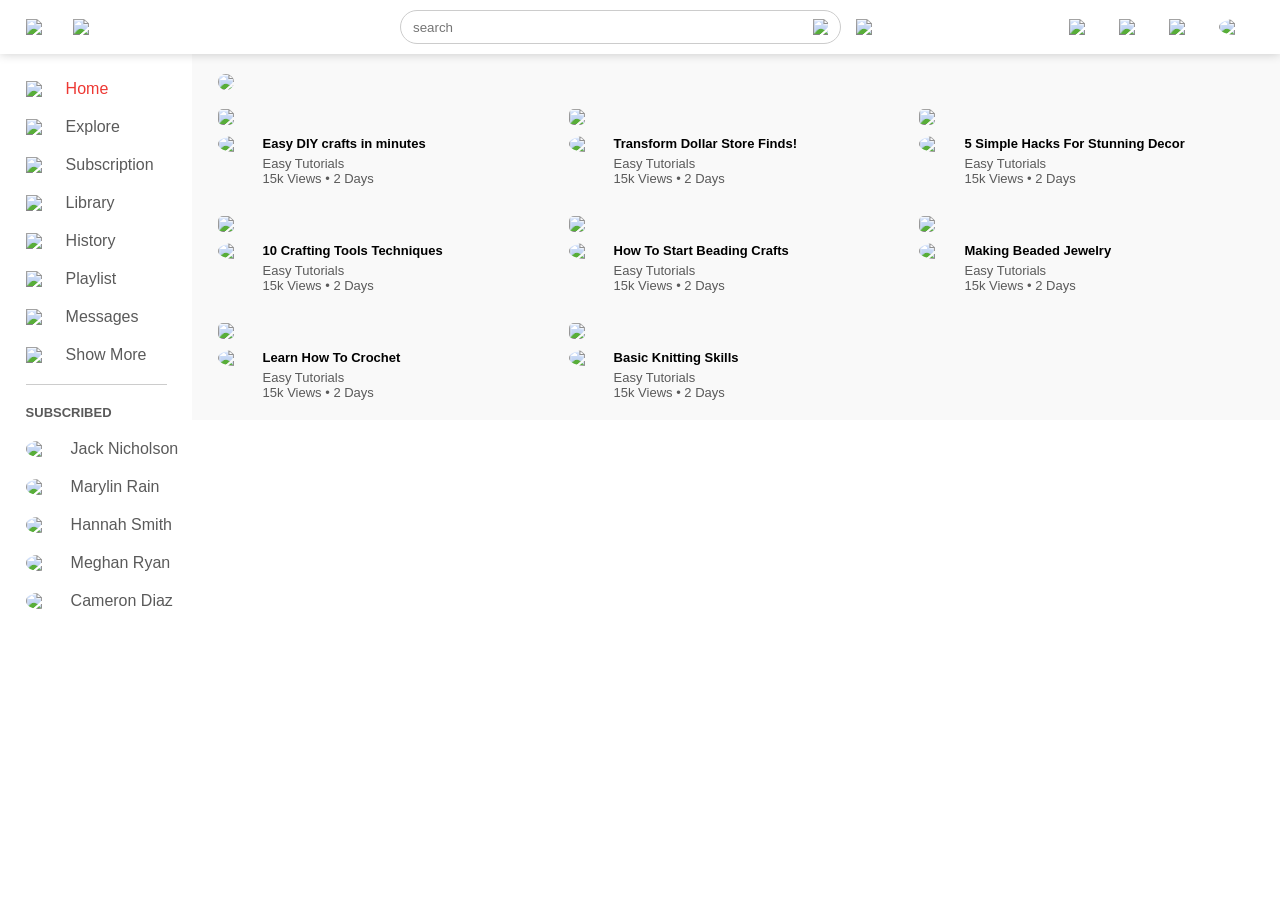
==== index.html @ 010c1917 "commit" ====
<!DOCTYPE html>
<html lang="en">
<head>
    <meta charset="UTF-8">
    <meta name="viewport" content="width=device-width, initial-scale=1.0">
    <title>Artisan Alley</title>
    <link rel="stylesheet" href="style.css">
</head>
<body>

    <!--Navigation Bar-->
    <nav class="flex-div">
        <!--Left Navigation-->
        <div class="nav-left flex-div">

            <!--Menu icon-->
            <img src="images/images/menu.png" class="menu-icon"> 

            <!--logo icon-->
            <img src="images/images/logo.png" class="logo">

        </div>

        <!--Middle Navigation-->
        <div class="nav-middle flex-div">

            <div class="search-box flex-div">
                <input type="text"  placeholder="search">
                <img src="images/images/search.png">
            </div>

            <img src="images/images/voice-search.png" class="mic-icon">

        </div>

        <!--Right Navigation-->
        <div class="nav-right flex-div">

                    <!--Upload video icon-->
            <img src="images/images/upload.png">

                    <!--More videos icon-->
            <img src="images/images/more.png">
            
                    <!--Notifications icon-->
            <img src="images/images/notification.png">
                    
            <!--User Icon-->
            <img src="images/images/jack.png" class="user-icon">
        </div>

    </nav>

    <!--Sidebar-->
    <div class="sidebar">
        <div class="shortcut-links">

            <!--Home_icon-->
            <a href="">
                <img src="images/images/home.png">
                <p>Home</p>
            </a>

            <!--Explore_icon-->
            <a href="">
                <img src="images/images/explore.png">
                <p>Explore</p>
            </a>

            <!--Subscription_icon-->
            <a href="">
                <img src="images/images/subscriprion.png">
                <p>Subscription</p>
            </a>

            <!--Library_icon-->
            <a href="">
                <img src="images/images/Library.png">
                <p>Library</p>
            </a>

            <!--History_icon-->
            <a href="">
                <img src="images/images/history.png">
                <p>History</p>
            </a>

            <!--Playlist_icon-->
            <a href="">
                <img src="images/images/playlist.png">
                <p>Playlist</p>
            </a>

            <!--Messages_icon-->
            <a href="">
                <img src="images/images/messages.png">
                <p>Messages</p>
            </a>

            <!--Show More_icon-->
            <a href="">
                <img src="images/images/show-more.png">
                <p>Show More</p>
            </a>

            <hr>

        </div>

        <!--Subscription List-->
        <div class="subscribed-list">
            <h3>
                SUBSCRIBED
            </h3>
            <a href="">
                <img src="images/images/jack.png">
                <p>Jack Nicholson</p>
            </a>
            <a href="">
                <img src="images/images/simon.png">
                <p>Marylin Rain</p>
            </a>
            <a href="">
                <img src="images/images/tom.png">
                <p>Hannah Smith</p>
            </a>
            <a href="">
                <img src="images/images/megan.png">
                <p>Meghan Ryan</p>
            </a>
            <a href="">
                <img src="images/images/cameron.png">
                <p>Cameron Diaz</p>
            </a>
        </div>
    </div>

    <!--Main-->

    <!--Youtube Banner Image-->

    <div class="container">

        <div class="banner">
            <img src="images/images/banner.png">
        </div>

        <div class="list-container">

            <!--Fist Video-->
            <div class="vid-list">

                 <!-- Thumbnail Image-->
                <a href="play-video.html"><img src="images/images/thumbnail1.png" class="thumbnail"></a>
             

             <div class="flex-div">

                <!--Channel Image-->
                <img src="images/images/Jack.png">

                <!--Video Information-->
                <div class="vid-info">

                    <!--Video Title-->
                    <a href="play-video.html">Easy DIY crafts in minutes</a>

                    <!--Channel Name-->
                    <p>Easy Tutorials</p>

                    <!--Number of Views-->
                    <p>15k Views &bull; 2 Days</p>


                </div>


             </div>


            </div>


            <!--Second Video-->
            <div class="vid-list">

                 <!-- Thumbnail Image-->
                <a><img src="images/images/thumbnail2.png" class="thumbnail"></a>
             

             <div class="flex-div">

                <!--Channel Image-->
                <img src="images/images/Jack.png">

                <!--Video Information-->
                <div class="vid-info">

                    <!--Video Title-->
                    <a href="">Transform Dollar Store Finds!</a>

                    <!--Channel Name-->
                    <p>Easy Tutorials</p>

                    <!--Number of Views-->
                    <p>15k Views &bull; 2 Days</p>


                </div>

             </div>

            </div>


            <!--Third Video-->
            <div class="vid-list">

                 <!-- Thumbnail Image-->
                <a><img src="images/images/thumbnail3.png" class="thumbnail"></a>
             

             <div class="flex-div">

                <!--Channel Image-->
                <img src="images/images/Jack.png">

                <!--Video Information-->
                <div class="vid-info">

                    <!--Video Title-->
                    <a href="">5 Simple Hacks For Stunning Decor</a>

                    <!--Channel Name-->
                    <p>Easy Tutorials</p>

                    <!--Number of Views-->
                    <p>15k Views &bull; 2 Days</p>


                </div>


             </div>


            </div>


            <!--Fourth Video-->
            <div class="vid-list">

                 <!-- Thumbnail Image-->
                <a><img src="images/images/thumbnail4.png" class="thumbnail"></a>
             

             <div class="flex-div">

                <!--Channel Image-->
                <img src="images/images/Jack.png">

                <!--Video Information-->
                <div class="vid-info">

                    <!--Video Title-->
                    <a href="">10 Crafting Tools Techniques</a>

                    <!--Channel Name-->
                    <p>Easy Tutorials</p>

                    <!--Number of Views-->
                    <p>15k Views &bull; 2 Days</p>


                </div>


             </div>


            </div>


            <!--Fifth Video-->
            <div class="vid-list">

                 <!-- Thumbnail Image-->
                <a><img src="images/images/thumbnail5.png" class="thumbnail"></a>
             

             <div class="flex-div">

                <!--Channel Image-->
                <img src="images/images/Jack.png">

                <!--Video Information-->
                <div class="vid-info">

                    <!--Video Title-->
                    <a href="">How To Start Beading Crafts </a>

                    <!--Channel Name-->
                    <p>Easy Tutorials</p>

                    <!--Number of Views-->
                    <p>15k Views &bull; 2 Days</p>


                </div>


             </div>


            </div>


            <!--Sixth Video-->
            <div class="vid-list">

                 <!-- Thumbnail Image-->
                <a><img src="images/images/thumbnail6.png" class="thumbnail"></a>
             

             <div class="flex-div">

                <!--Channel Image-->
                <img src="images/images/Jack.png">

                <!--Video Information-->
                <div class="vid-info">

                    <!--Video Title-->
                    <a href="">Making Beaded Jewelry</a>

                    <!--Channel Name-->
                    <p>Easy Tutorials</p>

                    <!--Number of Views-->
                    <p>15k Views &bull; 2 Days</p>


                </div>


             </div>


            </div>


            <!--Seventh Video-->
            <div class="vid-list">

                 <!-- Thumbnail Image-->
                <a><img src="images/images/thumbnail7.png" class="thumbnail"></a>
             

             <div class="flex-div">

                <!--Channel Image-->
                <img src="images/images/Jack.png">

                <!--Video Information-->
                <div class="vid-info">

                    <!--Video Title-->
                    <a href="">Learn How To Crochet</a>

                    <!--Channel Name-->
                    <p>Easy Tutorials</p>

                    <!--Number of Views-->
                    <p>15k Views &bull; 2 Days</p>


                </div>


             </div>


            </div>


            <!--Eighth Video-->
            <div class="vid-list">

                 <!-- Thumbnail Image-->
                <a><img src="images/images/thumbnail8.png" class="thumbnail"></a>
             

             <div class="flex-div">

                <!--Channel Image-->
                <img src="images/images/Jack.png">

                <!--Video Information-->
                <div class="vid-info">

                    <!--Video Title-->
                    <a href="">Basic Knitting Skills</a>

                    <!--Channel Name-->
                    <p>Easy Tutorials</p>

                    <!--Number of Views-->
                    <p>15k Views &bull; 2 Days</p>


                </div>


             </div>


            </div>


        </div>

    </div>














    <script src="script.js"></script>

</body>
</html>
---- style.css ----
*{
    margin: 0;
    padding: 0;
    font-family: 'poppins', sans-serif;
    box-sizing: border-box;
}

/*Used to style the links*/
a{
    text-decoration: none;
    color: #5a5a5a;
}

/*Used to style the image and the cursor on the image*/
img{
    cursor: pointer;

}

/*Applies styling to the Navigation Bar*/
.flex-div{
    display: flex;
    align-items: center;


}

nav{
    padding: 10px 2%;
    justify-content: space-between;
    box-shadow: 0 0 10px rgba(0, 0, 0, 0.2);
    background: white;
    position: sticky;
    top: 0;
    z-index: 10;
}

.nav-right img{
    width: 25px;
    margin-right: 25px;
}

.nav-right .user-icon{
    width: 35px;
    border-radius: 50%;
    margin-right: 0;
}

.nav-left .menu-icon{
    width: 22px;
    margin-right: 25px;

}

.nav-left .logo{
    width: 130px;
}

.nav-middle .mic-icon{
    width: 16px;
}

.nav-middle .search-box{
    border: 1px solid #ccc;
    margin-right: 15px;
    padding: 8px 12px;
    border-radius: 25px;
}

.nav-middle .search-box input{
    width: 400px;
    border: 0;
    outline: 0;
    background: transparent;
}

.nav-middle .search-box img{
    width: 15px;
}

/*Sidebar*/
.sidebar{
    background: #fff;
    width: 15%;
    height: 100vh;
    position: fixed;
    top: 0;
    padding-left: 2%;
    padding-top: 80px;

}

.shortcut-links a img{
    width: 20px;
    margin-right: 20px;
}

.shortcut-links a{
    display: flex;
    align-items: center;
    margin-bottom: 20px;
    width: fit-content;
    flex-wrap: wrap;
}

.shortcut-links a:first-child{

    /*Makes the color of the icon and text red*/
    color: #ed3833;
}

.sidebar hr{
    border: 0;
    height: 1px;
    background: #ccc;
    width: 85%;
}

/*Subscription List*/
.subscribed-list h3{
    font-size: 13px;
    margin: 20px 0;
    color: #5a5a5a;
    
}

.subscribed-list a{
    display: flex;
    align-items: center;
    margin-bottom: 20px;
    width: fit-content;
    flex-wrap: wrap;
}

.subscribed-list a img{
    width: 25px;
    border-radius: 50%;
    margin-right: 20px;

}

.small-sidebar{
    width: 5%;
}

.small-sidebar a p{
    display: none;
}

.small-sidebar h3{
    display: none;
}

.small-sidebar hr{
    width: 50%;
    margin-bottom: 25px;
}


/*----- Main -----*/

.container{
    background: #f9f9f9;
    padding-left: 17%;
    padding-right: 2%;
    padding-top: 20px;
    padding-bottom: 20px;
}

.large-container{
    padding-left: 7%;
}



.banner{
    width: 100%;
}

.banner img{
    width: 100%;
    border-radius: 8px;
}

.list-container{
    display: grid;
    grid-template-columns: repeat(auto-fit, minmax(250px, 1fr));
    grid-column-gap: 16px;
    grid-row-gap: 30px;
    margin-top: 15px;
}

.vid-list .thumbnail{
    width: 100%;
    border-radius: 5px;
}

.vid-list .flex-div{
    align-items: flex-start;
    margin-top: 7px;
}

.vid-list .flex-div img{
    width: 35px;
    margin-right: 10px;
    border-radius: 50%;
}

.vid-info{
    color: #5a5a5a;
    font-size: 13px;
}

.vid-info a{
    color: #000;
    font-weight: 600;
    display: block;
    margin-bottom: 5px;
}

@media (max-width: 900px){
    .menu-icon{
        display: none;
    }

    .sidebar{
        display: none;
    }

    .container, .large-container{
        padding-left: 5%;
        padding-right: 5%;
    }

    .nav-right img{
        display: none;
    }

    .nav-right .user-icon{
        display: block;
        width: 30px;
    }

    .nav-middle .search-box input{
        width: 100px;    
    }

    .nav-middle .mic0icon{
        display: none;
    }

    .logo{
        width: 90px;

    }
}




/*-----------------Play Video Page----------------------------------*/

.play-container{
    padding-left: 2%;
}

.row{
    display: flex;
    justify-content: space-between;
    flex-wrap: wrap;
}

.play-video{
    flex-basis: 69%;
}

.right-sidebar{
    flex-basis: 30%;
}

.play-video video{
    width: 100%;
}

.side-video-list{
    display: flex;
    justify-content: space-between;
    margin-bottom: 8px;
}

.side-video-list img{
    width: 100%;
}

.side-video-list .small-thumbnail{
    flex-basis: 49%;
}

.side-video-list .vid-info{
    flex-basis: 49%;
}

.play-video .tags a{
    color: #0000;
    font-size: 13px;
}

.play-video h3{
    font-weight: 600;
    font-size: 22px;
}

.play-video .play-video-info{
    display: flex;
    align-items: center;
    justify-content: space-between;
    flex-wrap: wrap;
    margin-top: 10px;
    font-size: 14px;
    color: #5a5a5a;
}


.play-video .play-video-info a img{
    width: 20px;
    margin-right: 8px;

}

.play-video .play-video-info a{
    display: inline-flex;
    align-items: center;
    margin-left: 15px;
}

.play-video hr{
    border: 0;
    height: 1px;
    background: #ccc;
    margin: 10px 0;
}

.publisher{
    display: flex;
    align-items: center;
    margin-top: 20px;
}

.publisher div{
    flex: 1;
    line-height: 18px;
}

.publisher img{
    width: 40px;
    border-radius: 50%;
    margin-right: 15px;
}

.publisher div p{
    color: #000;
    font-weight: 600;
    font-size: 18px;
}

.publisher div span{
    font-size: 13px;
    color: #5a5a5a;
}

.publisher button{
    background: red;
    color: #fff;
    padding: 8px 30px;
    border: 0;
    outline: 0;
    border-radius: 4xp;
    cursor: pointer;
}

.vid-description{
    padding-left: 55px;
    margin: 15px 0;
}

.vid-description p{
    font-size: 14px;
    margin-bottom: 5px;
    color: #5a5a5a;
}

.vid-description h4{
    font-size: 14px;
    color: #5a5a5a;
    margin-top: 15px;
}

.add-comment{
    display: flex;
    align-items: center;
    margin: 30px 0;

}

.add-comment img{
    width: 35px;
    border-radius: 50%;
    margin-right: 15px;
}

.add-comment input{
    border: 0;
    outline: 0;
    border-bottom: 1px solid #ccc;
    width: 100%;
    padding-top: 10px;
    background: transparent;
}

.old-comment{
    display: flex;
    align-items: center;
    margin: 20px 0;
}

.old-comment  img{
    width: 35px;
    border-radius: 50%;
    margin-right: 15px;
}

.old-comment h3{
    font: 14px;
    margin-bottom: 2px;
}

.old-comment h3 span{
    font-size: 12px;
    color: #5a5a5a;
    font-weight: 500;
    margin-left: 8px;
}

.old-comment .acomment-action{
    display: flex;
    align-items: center;
    margin: 8px 0;
    font-size: 14px;
}

.old-comment .acomment-action img{
    border-radius: 0;
    width: 20px;
    margin-right: 5px;
}

.old-comment .acomment-action span{
    margin-right: 20px;
    color: #5a5a5a;
}

.old-comment .acomment-action a{
    color: #0000f;

}

@media(max-width:900px){
    .play-video{
        flex-basis: 100%;
    }

    .right-sidebar{
        flex-basis: 100%;
    }

    .play-container{
        padding-left: 5%;
    }

    .vid-description{
        padding-left: 0;
    }

    .play-video .play-video-info a{
        margin-left: 0;
        margin-right: 15px;
        margin-top: 15px;
    }
}
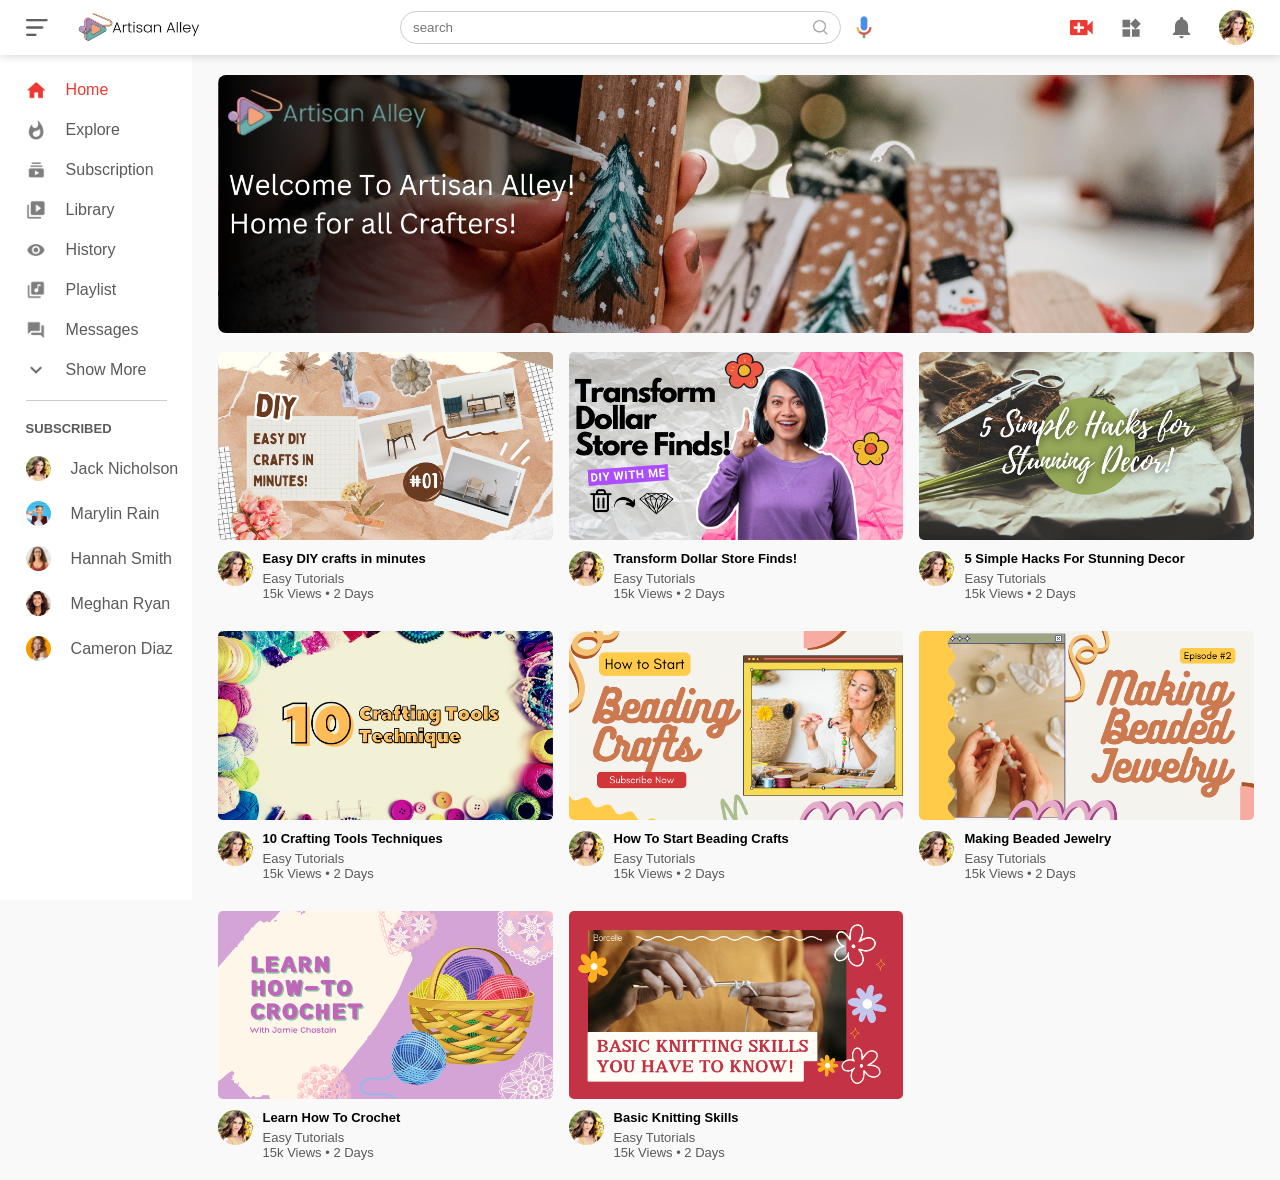
==== commit 33c724d9: "commit" ====
--- a/index.html
+++ b/index.html
@@ -75,7 +75,7 @@
 
             <!--Library_icon-->
             <a href="">
-                <img src="images/images/Library.png">
+                <img src="images/images/library.png">
                 <p>Library</p>
             </a>
 
@@ -157,7 +157,7 @@
              <div class="flex-div">
 
                 <!--Channel Image-->
-                <img src="images/images/Jack.png">
+                <img src="images/images/jack.png">
 
                 <!--Video Information-->
                 <div class="vid-info">
@@ -191,7 +191,8 @@
              <div class="flex-div">
 
                 <!--Channel Image-->
-                <img src="images/images/Jack.png">
+                <img src="images/images/jack.png">
+
 
                 <!--Video Information-->
                 <div class="vid-info">
@@ -223,7 +224,8 @@
              <div class="flex-div">
 
                 <!--Channel Image-->
-                <img src="images/images/Jack.png">
+                <img src="images/images/jack.png">
+
 
                 <!--Video Information-->
                 <div class="vid-info">
@@ -257,7 +259,8 @@
              <div class="flex-div">
 
                 <!--Channel Image-->
-                <img src="images/images/Jack.png">
+                <img src="images/images/jack.png">
+
 
                 <!--Video Information-->
                 <div class="vid-info">
@@ -291,7 +294,8 @@
              <div class="flex-div">
 
                 <!--Channel Image-->
-                <img src="images/images/Jack.png">
+                <img src="images/images/jack.png">
+
 
                 <!--Video Information-->
                 <div class="vid-info">
@@ -325,7 +329,8 @@
              <div class="flex-div">
 
                 <!--Channel Image-->
-                <img src="images/images/Jack.png">
+                <img src="images/images/jack.png">
+
 
                 <!--Video Information-->
                 <div class="vid-info">
@@ -359,7 +364,8 @@
              <div class="flex-div">
 
                 <!--Channel Image-->
-                <img src="images/images/Jack.png">
+                <img src="images/images/jack.png">
+
 
                 <!--Video Information-->
                 <div class="vid-info">
@@ -393,7 +399,8 @@
              <div class="flex-div">
 
                 <!--Channel Image-->
-                <img src="images/images/Jack.png">
+                <img src="images/images/jack.png">
+
 
                 <!--Video Information-->
                 <div class="vid-info">
